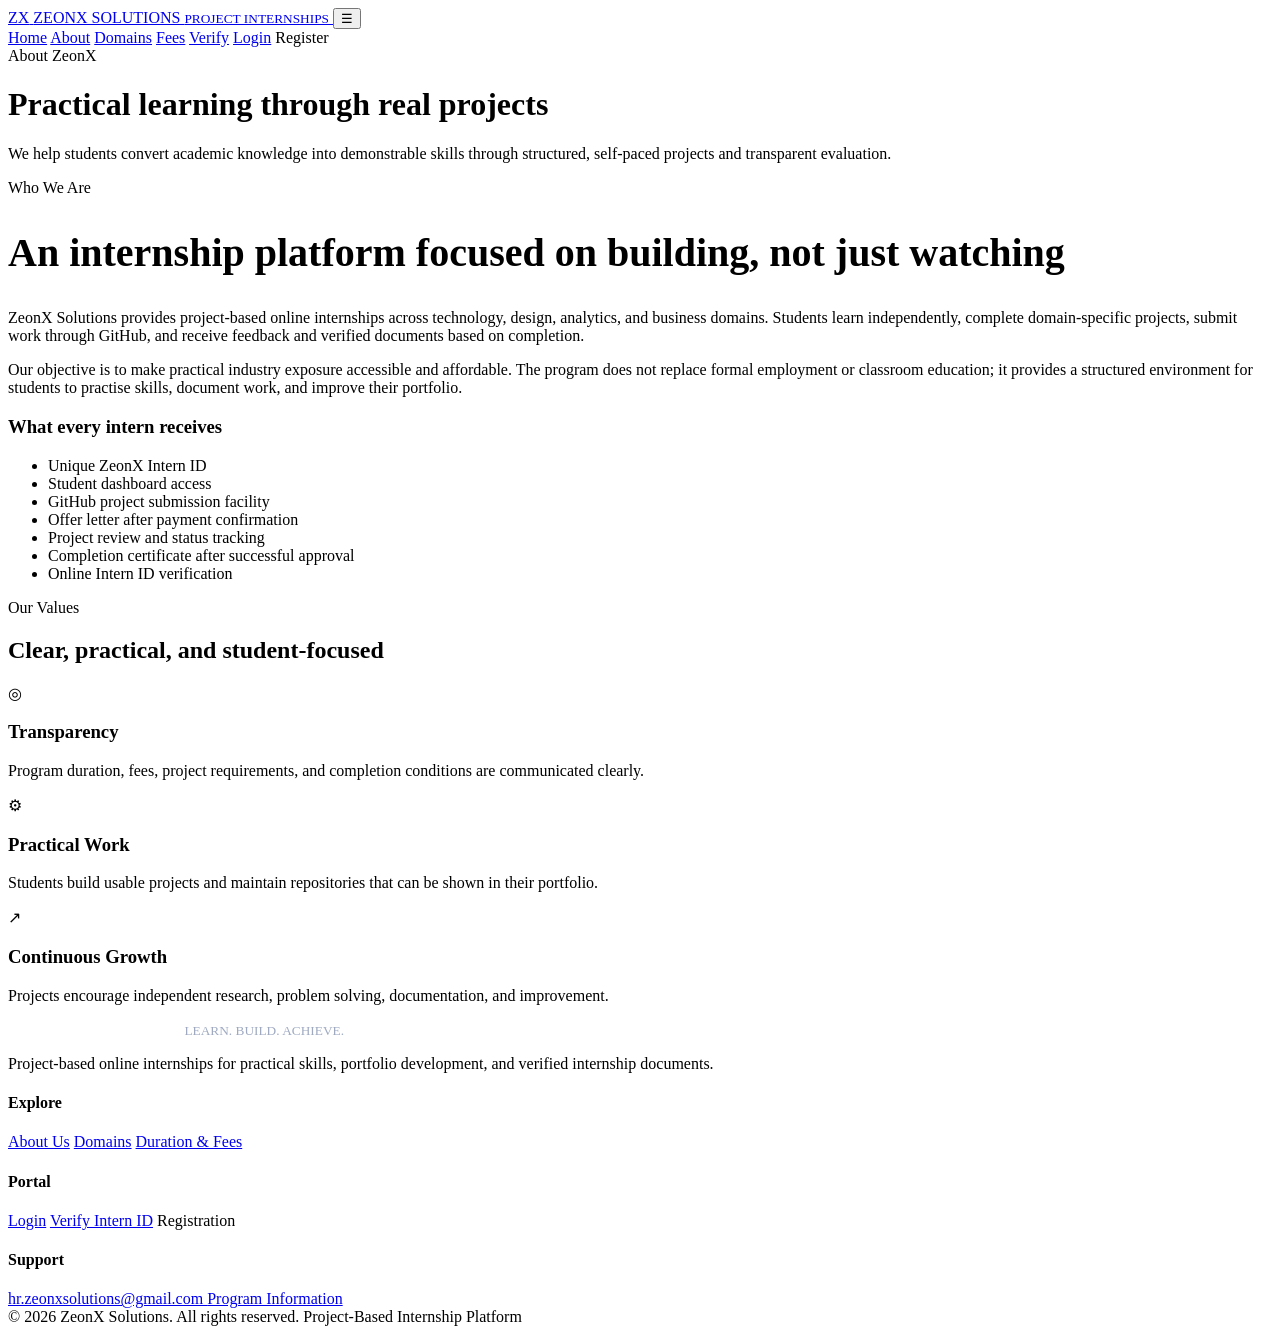
==== about.html @ ff4ca107 "Add files via upload" ====
<!doctype html>
<html lang="en">

<head>
    <meta charset="utf-8">
    <meta name="viewport" content="width=device-width,initial-scale=1">
    <title>About | ZeonX Solutions</title>

    <link rel="stylesheet" href="assets/css/style.css">
</head>

<body>

    <!-- Navigation -->
    <nav class="navbar">
        <div class="container nav-wrap">

            <a class="brand" href="index.html">
                <span class="brand-mark">ZX</span>
                <span>
                    ZEONX SOLUTIONS
                    <small>PROJECT INTERNSHIPS</small>
                </span>
            </a>

            <button class="menu-btn" id="menuBtn">☰</button>

            <div class="nav-links" id="navLinks">
                <a href="index.html">Home</a>
                <a class="active" href="about.html">About</a>
                <a href="index.html#domains">Domains</a>
                <a href="index.html#pricing">Fees</a>
                <a href="verify.html">Verify</a>
                <a href="login.html">Login</a>
                <a class="btn btn-primary" data-register target="_blank">
                    Register
                </a>
            </div>

        </div>
    </nav>

    <!-- Hero -->
    <header class="page-hero">
        <div class="container">
            <span class="eyebrow">About ZeonX</span>

            <h1>
                Practical learning through real projects
            </h1>

            <p>
                We help students convert academic knowledge into demonstrable skills
                through structured, self-paced projects and transparent evaluation.
            </p>
        </div>
    </header>

    <!-- About -->
    <section class="section">
        <div class="container content-grid">

            <div>
                <span class="eyebrow">Who We Are</span>

                <h2 style="font-size:40px;line-height:1.15">
                    An internship platform focused on building, not just watching
                </h2>

                <p class="lead">
                    ZeonX Solutions provides project-based online internships across
                    technology, design, analytics, and business domains. Students
                    learn independently, complete domain-specific projects, submit
                    work through GitHub, and receive feedback and verified documents
                    based on completion.
                </p>

                <p>
                    Our objective is to make practical industry exposure accessible
                    and affordable. The program does not replace formal employment
                    or classroom education; it provides a structured environment for
                    students to practise skills, document work, and improve their
                    portfolio.
                </p>
            </div>

            <div class="panel">
                <h3>What every intern receives</h3>

                <ul class="price-list">
                    <li>Unique ZeonX Intern ID</li>
                    <li>Student dashboard access</li>
                   
                    <li>GitHub project submission facility</li>
                    <li>Offer letter after payment confirmation</li>
                    <li>Project review and status tracking</li>
                    <li>Completion certificate after successful approval</li>
                    <li>Online Intern ID verification</li>
                </ul>
            </div>

        </div>
    </section>

    <!-- Values -->
    <section class="section section-soft">
        <div class="container">

            <div class="section-head">
                <span class="eyebrow">Our Values</span>
                <h2>Clear, practical, and student-focused</h2>
            </div>

            <div class="cards">

                <div class="card">
                    <div class="icon">◎</div>

                    <h3>Transparency</h3>

                    <p>
                        Program duration, fees, project requirements, and completion
                        conditions are communicated clearly.
                    </p>
                </div>

                <div class="card">
                    <div class="icon">⚙</div>

                    <h3>Practical Work</h3>

                    <p>
                        Students build usable projects and maintain repositories
                        that can be shown in their portfolio.
                    </p>
                </div>

                <div class="card">
                    <div class="icon">↗</div>

                    <h3>Continuous Growth</h3>

                    <p>
                        Projects encourage independent research, problem solving,
                        documentation, and improvement.
                    </p>
                </div>

            </div>

        </div>
    </section>

  
    <!-- Footer -->
    <footer class="footer">

        <div class="container">

            <div class="footer-grid">

                <div>

                    <div class="brand" style="color:white">
                        <span class="brand-mark">ZX</span>

                        <span>
                            ZEONX SOLUTIONS
                            <small style="color:#9faac1">
                                LEARN. BUILD. ACHIEVE.
                            </small>
                        </span>
                    </div>

                    <p>
                        Project-based online internships for practical skills,
                        portfolio development, and verified internship documents.
                    </p>

                </div>

                <div>
                    <h4>Explore</h4>

                    <a href="about.html">About Us</a>
                    <a href="#domains">Domains</a>
                    <a href="#pricing">Duration & Fees</a>
                </div>

                <div>
                    <h4>Portal</h4>

                    <a href="login.html">Login</a>
                    <a href="verify.html">Verify Intern ID</a>
                    <a data-register target="_blank">Registration</a>
                </div>

                <div>
                    <h4>Support</h4>

                    <a href="mailto:hr.zeonxsolutions@gmail.com">
                        hr.zeonxsolutions@gmail.com
                    </a>

                    <a href="about.html">
                        Program Information
                    </a>
                </div>

            </div>

            <div class="copyright">
                <span>© 2026 ZeonX Solutions. All rights reserved.</span>
                <span>Project-Based Internship Platform</span>
            </div>

        </div>

    </footer>


    <!-- Scripts -->
    <script src="assets/js/config.js"></script>
    <script src="assets/js/app.js"></script>

</body>

</html>
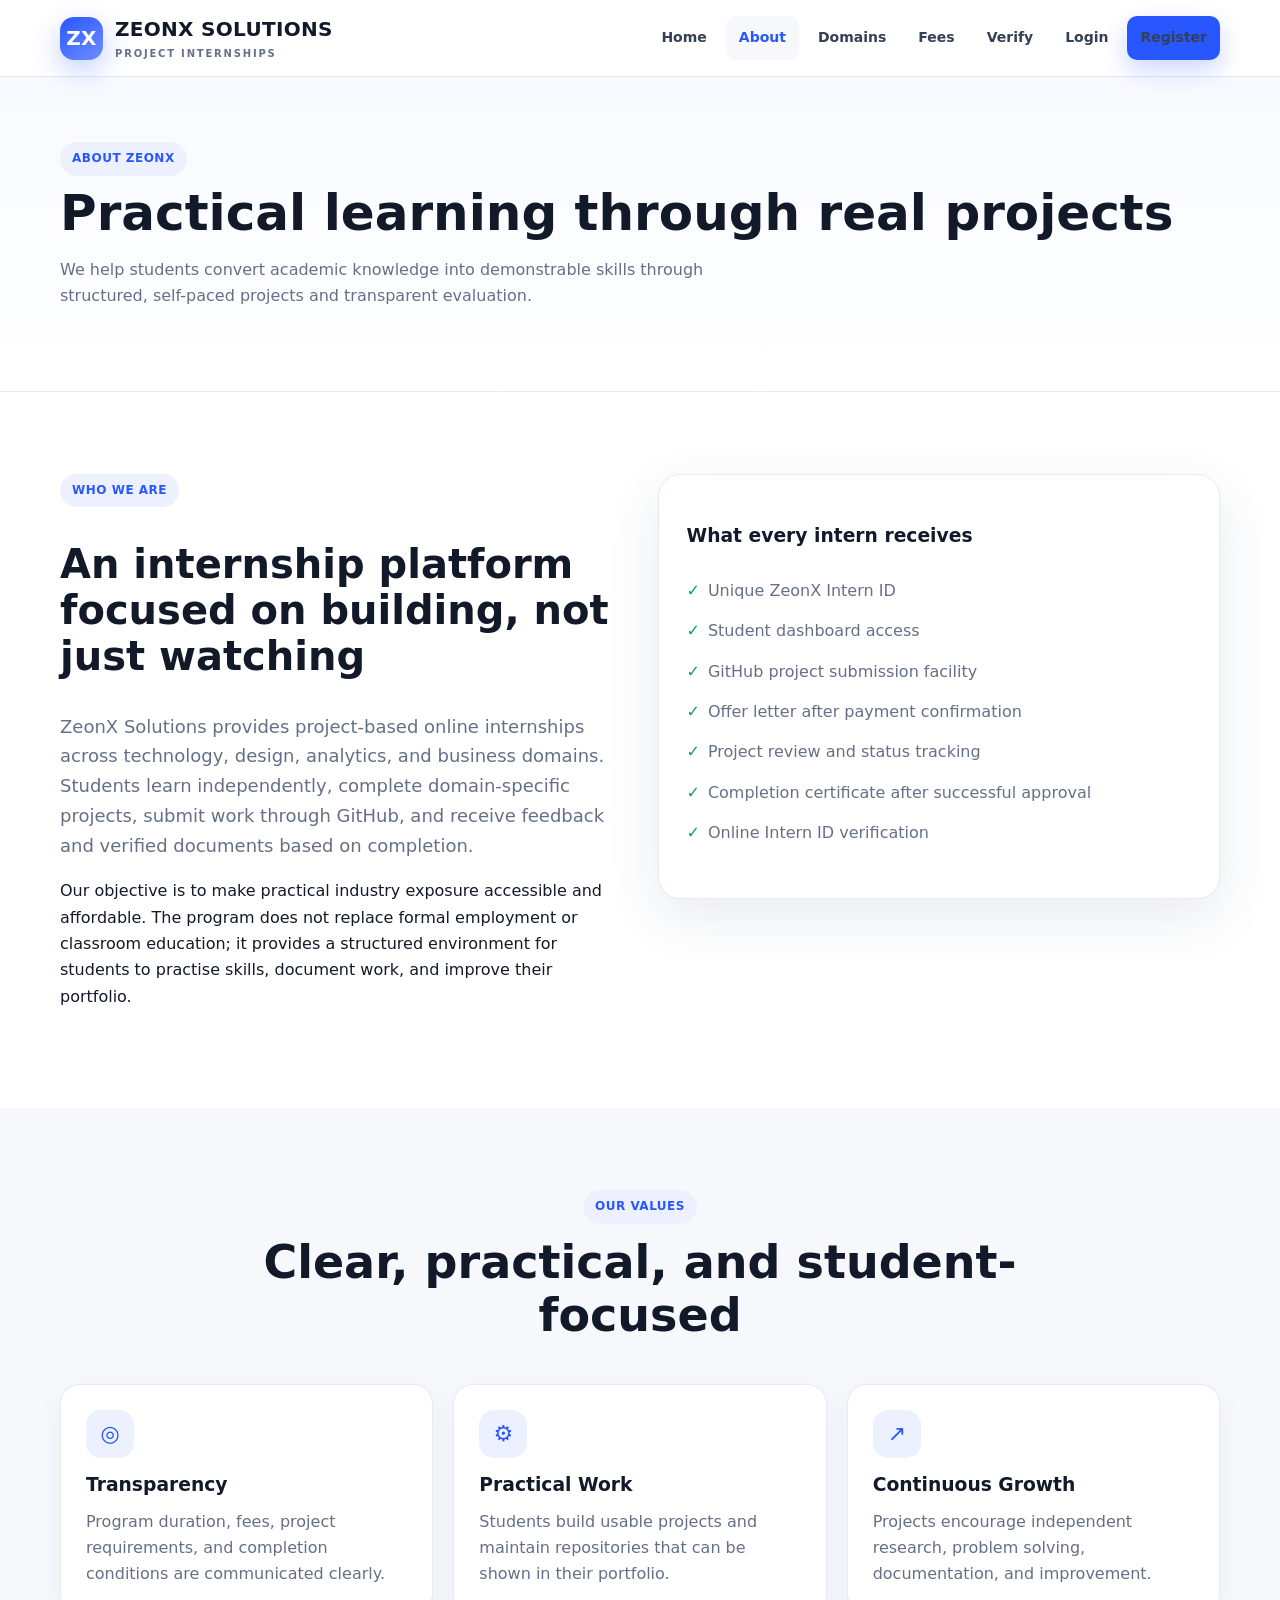
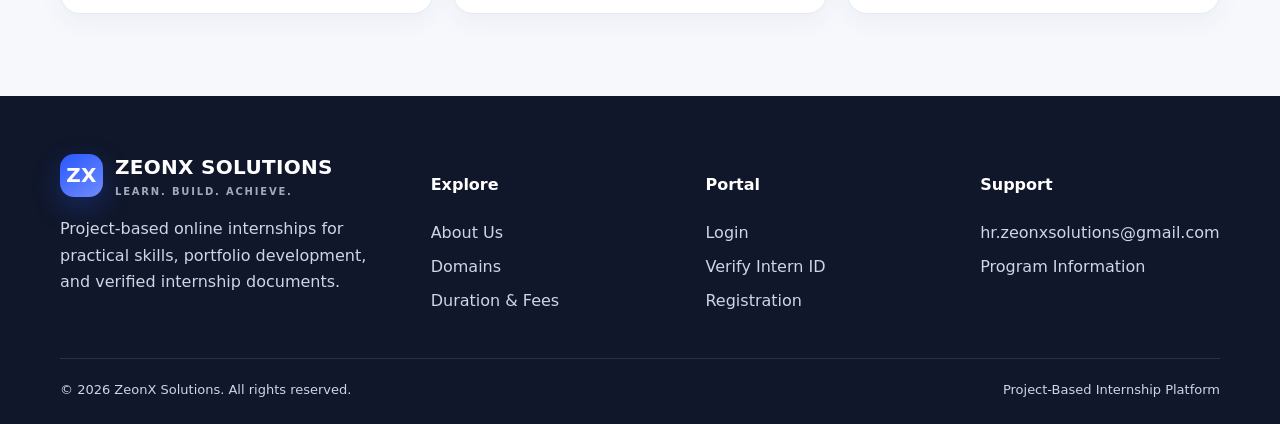
==== commit dc40a5df: "Add files via upload" ====
--- a/about.html
+++ b/about.html
@@ -6,7 +6,7 @@
     <meta name="viewport" content="width=device-width,initial-scale=1">
     <title>About | ZeonX Solutions</title>
 
-    <link rel="stylesheet" href="assets/css/style.css">
+    <link rel="stylesheet" href="style.css">
 </head>
 
 <body>
@@ -220,8 +220,8 @@
 
 
     <!-- Scripts -->
-    <script src="assets/js/config.js"></script>
-    <script src="assets/js/app.js"></script>
+    <script src="config.js"></script>
+    <script src="app.js"></script>
 
 </body>
 
--- a/style.css
+++ b/style.css
@@ -0,0 +1,31 @@
+:root{--primary:#2957ff;--primary-dark:#1739ba;--ink:#121a2a;--muted:#657087;--line:#e6eaf1;--soft:#f6f8fc;--success:#0e9f6e;--danger:#dc3545;--warning:#f59e0b;--white:#fff;--shadow:0 18px 55px rgba(30,55,110,.10);--radius:20px}*{box-sizing:border-box}html{scroll-behavior:smooth}body{margin:0;font-family:Inter,ui-sans-serif,system-ui,-apple-system,"Segoe UI",Roboto,Arial;color:var(--ink);background:#fff;line-height:1.65}a{text-decoration:none;color:inherit}img{max-width:100%}.container{width:min(1160px,calc(100% - 36px));margin:auto}.topbar{background:#10172a;color:#fff;font-size:13px}.topbar .container{display:flex;justify-content:space-between;gap:20px;padding:8px 0}.navbar{position:sticky;top:0;z-index:50;background:rgba(255,255,255,.94);backdrop-filter:blur(12px);border-bottom:1px solid var(--line)}.nav-wrap{min-height:76px;display:flex;align-items:center;justify-content:space-between;gap:24px}.brand{display:flex;align-items:center;gap:12px;font-weight:900;letter-spacing:.3px;font-size:20px}.brand-mark{width:43px;height:43px;border-radius:14px;background:linear-gradient(145deg,var(--primary),#6f8cff);display:grid;place-items:center;color:#fff;font-weight:900;box-shadow:0 10px 28px rgba(41,87,255,.28)}.brand small{display:block;font-size:10px;color:var(--muted);letter-spacing:1.8px;font-weight:700}.nav-links{display:flex;align-items:center;gap:6px}
+.nav-links a{padding:10px 13px;border-radius:10px;font-weight:700;font-size:14px;color:#364055}
+.nav-links a:hover,.nav-links a.active{background:var(--soft);color:var(--primary)}
+.menu-btn{display:none;border:1px solid var(--line);background:white;border-radius:10px;padding:8px 11px;font-size:20px}
+.btn{border:0;border-radius:12px;padding:12px 19px;font-weight:800;display:inline-flex;align-items:center;justify-content:center;gap:8px;cursor:pointer;transition:.2s;font-family:inherit}.btn:hover{transform:translateY(-2px)}.btn-primary{background:var(--primary);color:#fff;box-shadow:0 10px 25px rgba(41,87,255,.24)}
+.btn-outline{border:1.5px solid var(--primary);color:var(--primary);background:#fff}.btn-soft{background:var(--soft);color:var(--ink)}.btn-danger{background:#fff0f1;color:var(--danger)}.btn-sm{padding:8px 12px;font-size:13px}.hero{padding:82px 0 70px;background:radial-gradient(circle at 86% 12%,#e7edff 0,rgba(231,237,255,0) 34%),linear-gradient(180deg,#fff,#fafbff);overflow:hidden}.hero-grid{display:grid;grid-template-columns:1.08fr .92fr;align-items:center;gap:60px}.eyebrow{display:inline-flex;padding:7px 12px;background:#edf1ff;color:var(--primary);border-radius:999px;font-weight:900;font-size:12px;letter-spacing:.5px;text-transform:uppercase}.hero h1{font-size:clamp(42px,6vw,72px);line-height:1.03;margin:20px 0 20px;letter-spacing:-2.8px}.hero h1 span{color:var(--primary)}.lead{font-size:18px;color:var(--muted);max-width:680px}.actions{display:flex;flex-wrap:wrap;gap:12px;margin-top:28px}.trust-row{display:flex;flex-wrap:wrap;gap:18px;margin-top:30px;color:#455067;font-size:14px;font-weight:700}.trust-row span:before{content:'✓';color:var(--success);font-weight:900;margin-right:7px}.hero-card{background:#fff;border:1px solid var(--line);border-radius:28px;padding:25px;box-shadow:var(--shadow);position:relative}.hero-card:before{content:'';position:absolute;width:130px;height:130px;border-radius:50%;background:#edf1ff;right:-45px;top:-45px}.dash-head{display:flex;align-items:center;justify-content:space-between;border-bottom:1px solid var(--line);padding-bottom:16px}.status{display:inline-flex;align-items:center;gap:7px;padding:6px 10px;border-radius:999px;font-size:12px;font-weight:800}.status.active,.status.completed{background:#e9fbf4;color:#087653}.status.pending{background:#fff7df;color:#a66400}.status.blocked{background:#fff0f1;color:#b42332}.mini-grid{display:grid;grid-template-columns:repeat(2,1fr);gap:12px;margin-top:18px}.mini-card{padding:16px;background:var(--soft);border-radius:15px}.mini-card strong{display:block;font-size:22px}.mini-card span{font-size:12px;color:var(--muted)}.progress{height:9px;background:#e9edf5;border-radius:999px;overflow:hidden}.progress i{display:block;height:100%;background:var(--primary);border-radius:999px}.section{padding:82px 0}.section-soft{background:var(--soft)}.section-head{text-align:center;max-width:760px;margin:0 auto 42px}.section-head h2{font-size:clamp(30px,4vw,46px);line-height:1.15;margin:12px 0}.section-head p{color:var(--muted)}.cards{display:grid;grid-template-columns:repeat(3,1fr);gap:20px}.card{background:#fff;border:1px solid var(--line);border-radius:var(--radius);padding:25px;box-shadow:0 8px 25px rgba(30,55,110,.05)}.card h3{margin:12px 0 8px}.card p{color:var(--muted);margin:0}.icon{width:48px;height:48px;border-radius:15px;background:#edf1ff;color:var(--primary);display:grid;place-items:center;font-size:22px}.domain-grid{display:grid;grid-template-columns:repeat(4,1fr);gap:14px}.domain{padding:18px;border:1px solid var(--line);border-radius:15px;background:#fff;font-weight:800;display:flex;gap:10px;align-items:center}.domain:before{content:'●';font-size:10px;color:var(--primary)}.pricing{display:grid;grid-template-columns:repeat(3,1fr);gap:20px}.price-card{background:#fff;border:1px solid var(--line);border-radius:22px;padding:25px;position:relative}.price-card.featured{border:2px solid var(--primary);box-shadow:var(--shadow)}.popular{position:absolute;right:18px;top:16px;font-size:10px;text-transform:uppercase;font-weight:900;background:#edf1ff;color:var(--primary);padding:5px 8px;border-radius:999px}.price{font-size:42px;font-weight:900;line-height:1;margin:16px 0 8px}.price small{font-size:14px;color:var(--muted)}.price-list{padding:0;list-style:none;color:var(--muted)}.price-list li{padding:7px 0}.price-list li:before{content:'✓';color:var(--success);font-weight:900;margin-right:8px}.steps{display:grid;grid-template-columns:repeat(4,1fr);gap:18px}.step{padding:22px}.step-num{width:38px;height:38px;border-radius:50%;background:var(--primary);color:white;display:grid;place-items:center;font-weight:900}.cta{background:linear-gradient(135deg,#12214c,var(--primary));color:#fff;border-radius:28px;padding:52px;display:flex;align-items:center;justify-content:space-between;gap:30px}.cta h2{font-size:38px;margin:0 0 8px}.cta p{margin:0;color:#dce4ff}.page-hero{padding:65px 0;background:linear-gradient(180deg,#f8faff,#fff);border-bottom:1px solid var(--line)}.page-hero h1{font-size:50px;line-height:1.1;margin:10px 0}.page-hero p{color:var(--muted);max-width:700px}.content-grid{display:grid;grid-template-columns:1fr 1fr;gap:35px;align-items:start}.panel{background:#fff;border:1px solid var(--line);border-radius:22px;padding:28px;box-shadow:var(--shadow)}.form-group{margin-bottom:17px}.form-group label{display:block;font-size:13px;font-weight:800;margin-bottom:7px}.input,.select{width:100%;border:1px solid #dce1eb;border-radius:12px;padding:13px 14px;font:inherit;outline:none;background:#fff}.input:focus,.select:focus{border-color:var(--primary);box-shadow:0 0 0 3px rgba(41,87,255,.1)}.notice{padding:14px;border-radius:12px;background:#edf1ff;color:#2441a4;font-size:14px}.notice.success{background:#e9fbf4;color:#087653}.notice.error{background:#fff0f1;color:#b42332}.hidden{display:none!important}.footer{background:#10172a;color:#ced5e5;padding:55px 0 24px}.footer-grid{display:grid;grid-template-columns:1.4fr repeat(3,1fr);gap:35px}.footer h4{color:#fff}.footer a{display:block;margin:8px 0;color:#ced5e5}.copyright{border-top:1px solid #293149;margin-top:35px;padding-top:20px;font-size:13px;display:flex;justify-content:space-between}.dashboard{min-height:100vh;background:var(--soft);display:grid;grid-template-columns:250px 1fr}.sidebar{background:#10172a;color:white;padding:25px 18px;position:sticky;top:0;height:100vh}.side-brand{margin-bottom:35px}.side-nav a{display:flex;align-items:center;gap:10px;padding:12px 14px;color:#cbd3e6;border-radius:11px;margin:5px 0;font-weight:700}.side-nav a:hover,.side-nav a.active{background:#243052;color:#fff}.dash-main{padding:28px}.dash-top{display:flex;align-items:center;justify-content:space-between;margin-bottom:24px}.stats{display:grid;grid-template-columns:repeat(4,1fr);gap:16px;margin-bottom:20px}.stat{background:white;border:1px solid var(--line);padding:20px;border-radius:17px}.stat strong{font-size:28px;display:block}.table-wrap{overflow:auto}.table{width:100%;border-collapse:collapse;min-width:760px}.table th,.table td{text-align:left;padding:13px 12px;border-bottom:1px solid var(--line);font-size:14px}.table th{font-size:12px;color:var(--muted);text-transform:uppercase}.modal{position:fixed;inset:0;background:rgba(10,18,35,.55);display:grid;place-items:center;z-index:100;padding:20px}.modal-box{background:white;border-radius:20px;width:min(650px,100%);max-height:90vh;overflow:auto;padding:27px}.modal-head{display:flex;justify-content:space-between;align-items:center}.close{font-size:24px;border:0;background:transparent;cursor:pointer}.project-item{border:1px solid var(--line);border-radius:15px;padding:18px;margin-top:13px}.project-head{display:flex;justify-content:space-between;gap:15px;align-items:center}.login-shell{min-height:calc(100vh - 77px);display:grid;grid-template-columns:1fr 1fr}.login-art{background:linear-gradient(145deg,#10172a,#2957ff);color:white;padding:70px;display:flex;align-items:center}.login-art h1{font-size:52px;line-height:1.05}.login-form{display:grid;place-items:center;padding:35px}.login-form .panel{width:min(480px,100%)}@media(max-width:960px){.nav-links{display:none;position:absolute;left:18px;right:18px;top:70px;background:white;box-shadow:var(--shadow);border:1px solid var(--line);padding:10px;border-radius:15px;flex-direction:column;align-items:stretch}.nav-links.open{display:flex}.menu-btn{display:block}.hero-grid,.content-grid,.login-shell{grid-template-columns:1fr}.cards,.pricing{grid-template-columns:repeat(2,1fr)}
+.domain-grid{grid-template-columns:repeat(2,1fr)}
+.steps{grid-template-columns:repeat(2,1fr)}
+.hero-card{max-width:650px}.login-art{display:none}
+.dashboard{grid-template-columns:1fr}
+.sidebar{height:auto;position:relative}
+.side-nav{display:flex;overflow:auto}
+.side-nav a{white-space:nowrap}
+.stats{grid-template-columns:repeat(2,1fr)}}@media(max-width:640px){
+.topbar{display:none}.hero{padding:55px 0}.hero h1{letter-spacing:-1.5px}
+.cards,.pricing,.domain-grid,.steps,.stats,.footer-grid{grid-template-columns:1fr}
+.cta{padding:30px;display:block}.cta .actions{margin-top:22px}
+.page-hero h1{font-size:38px}.dash-main{padding:18px}
+.copyright{display:block}.mini-grid{grid-template-columns:1fr}
+.login-form{padding:20px}.sidebar{padding:18px 12px}}
+.hero-centered{max-width:900px;text-align:center}
+.hero-centered .lead{margin-left:auto;margin-right:auto}
+.hero-centered .actions,.hero-centered .trust-row{justify-content:center}
+.document-upload-grid{display:grid;grid-template-columns:repeat(2,1fr);gap:18px}
+.upload-box{border:1px solid var(--line);border-radius:18px;padding:22px;background:var(--soft);display:flex;flex-direction:column;gap:12px}.upload-box h3,.upload-box p{margin:0}.upload-box p{color:var(--muted);font-size:14px}
+.document-icon{width:48px;height:48px;border-radius:15px;background:#edf1ff;color:var(--primary);display:grid;place-items:center;font-size:23px;font-weight:900}.document-current{font-weight:800;color:var(--primary);font-size:14px}.document-badges{display:flex;gap:6px;flex-wrap:wrap}.doc-badge{font-size:11px;font-weight:800;padding:5px 8px;border-radius:999px}.doc-badge.ready{background:#e9fbf4;color:#087653}.doc-badge.missing{background:#f0f2f6;color:#657087}.action-cell{display:flex;gap:6px;flex-wrap:wrap;min-width:310px}.student-document-grid{display:grid;grid-template-columns:repeat(2,1fr);gap:18px;margin-top:20px}.student-document-card{border:1px solid var(--line);border-radius:18px;padding:22px;display:grid;grid-template-columns:auto 1fr;gap:15px;align-items:start}.student-document-card .btn{grid-column:1/-1}.student-document-card h3,.student-document-card p{margin:0}
+.student-document-card p{color:var(--muted);margin-top:5px}
+.disabled-link{pointer-events:none;opacity:.55;border-color:#cbd1dc;color:#7c8699}
+.document-modal{width:min(760px,100%)}@media(max-width:700px){
+    .document-upload-grid,.student-document-grid{grid-template-columns:1fr}
+    .action-cell{min-width:230px}}
